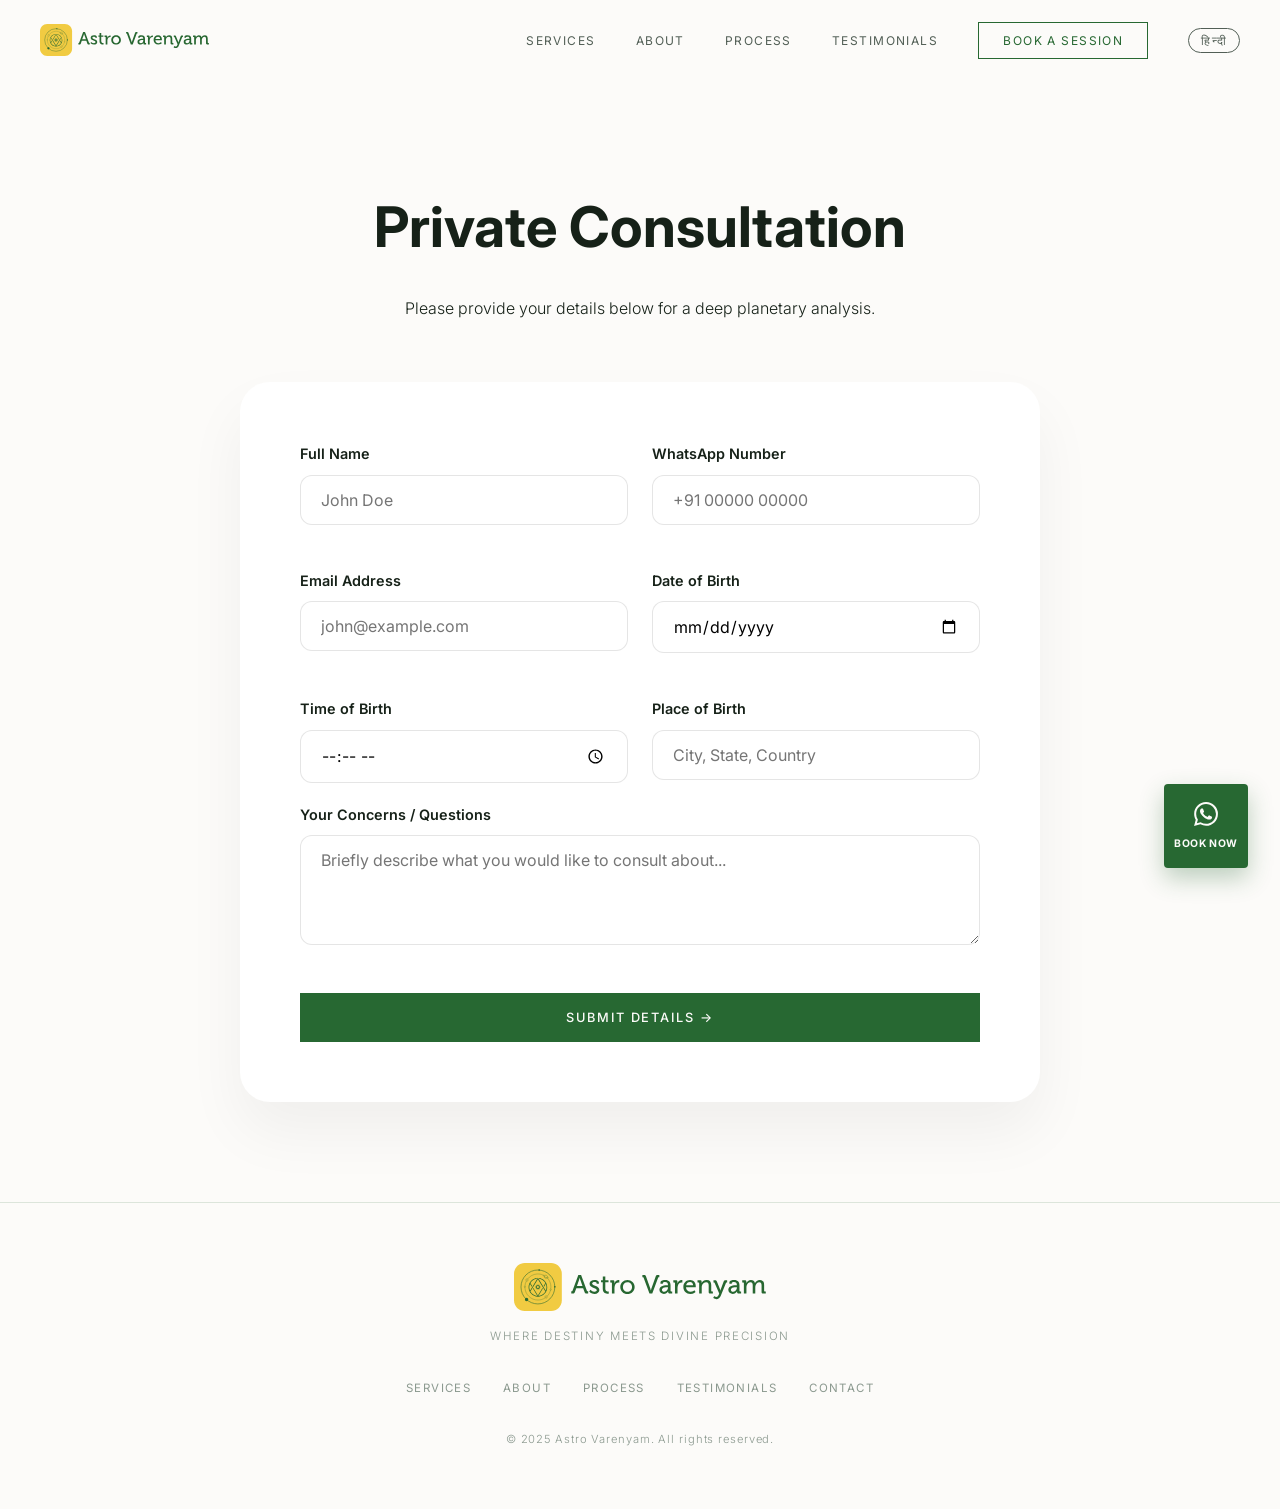
==== contact.html @ 7c77c176 "feat: initialize website project with base structure, assets, and branding" ====
<!DOCTYPE html>
<html lang="en">
<head>
  <meta charset="UTF-8">
  <meta name="viewport" content="width=device-width, initial-scale=1.0">
  <title>Detailed Consultation — Astro Varenyam</title>
  <meta name="description" content="Book a detailed Vedic astrology consultation with Subhash Sharma. Provide your birth details for a deep planetary analysis and life guidance." />
  <meta name="keywords" content="astrology consultation, Vedic astrology, birth chart analysis, Subhash Sharma, Astro Varenyam" />
  <meta property="og:title" content="Detailed Consultation — Astro Varenyam" />
  <meta property="og:description" content="Book your private Vedic astrology session for deep clarity and alignment." />
  <meta property="og:type" content="website" />
  <link rel="icon" type="image/svg+xml" href="assets/favicon.svg" />
  <link rel="preconnect" href="https://fonts.googleapis.com" />
  <link rel="preconnect" href="https://fonts.gstatic.com" crossorigin />
  <link href="https://fonts.googleapis.com/css2?family=Cormorant+Garamond:ital,wght@0,300;0,400;0,500;0,600;1,300;1,400&family=Inter:wght@300;400;500&display=swap" rel="stylesheet" />
  <link rel="stylesheet" href="style.css">
  <link rel="canonical" href="https://astro-website.vercel.app/contact.html" />
</head>
<body class="lang-en"> <!-- Default to English, matches script toggle logic -->



  <!-- NAV -->
  <nav class="nav" id="nav">
    <div class="nav-inner">
      <a href="index.html#hero" class="nav-logo">
        <img src="assets/logo.svg" alt="Astro Varenyam Logo" class="logo-img" />
      </a>
      <ul class="nav-links">
        <li><a href="index.html#services"><span class="en">Services</span><span class="hi">सेवाएँ</span></a></li>
        <li><a href="index.html#founder"><span class="en">About</span><span class="hi">परिचय</span></a></li>
        <li><a href="index.html#process"><span class="en">Process</span><span class="hi">प्रक्रिया</span></a></li>
        <li><a href="index.html#testimonials"><span class="en">Testimonials</span><span class="hi">प्रशंसापत्र</span></a></li>
        <li><a href="contact.html" class="nav-cta"><span class="en">Book a Session</span><span class="hi">सत्र बुक करें</span></a></li>
        <li>
          <button id="langToggle" class="lang-btn">
            <span class="en">हिन्दी</span><span class="hi">EN</span>
          </button>
        </li>
      </ul>
      <button class="hamburger" id="hamburger" aria-label="Open menu">
        <span></span><span></span><span></span>
      </button>
    </div>
    <div class="mobile-menu" id="mobileMenu">
      <a href="index.html#services" class="mobile-link"><span class="en">Services</span><span class="hi">सेवाएँ</span></a>
      <a href="index.html#founder" class="mobile-link"><span class="en">About</span><span class="hi">परिचय</span></a>
      <a href="index.html#process" class="mobile-link"><span class="en">Process</span><span class="hi">प्रक्रिया</span></a>
      <a href="index.html#testimonials" class="mobile-link"><span class="en">Testimonials</span><span class="hi">प्रशंसापत्र</span></a>
      <a href="contact.html" class="mobile-link mobile-cta"><span class="en">Book a Session</span><span class="hi">सत्र बुक करें</span></a>
      <button id="langToggleMobile" class="lang-btn-mobile">
        <span class="en">हिन्दी में देखें</span><span class="hi">View in English</span>
      </button>
    </div>
  </nav>

  <main class="contact-page-main">
    <section class="contact-hero">
      <div class="container">
        <h1 class="reveal visible">
          <span class="en">Private Consultation</span>
          <span class="hi">निजी परामर्श</span>
        </h1>
        <p class="contact-intro reveal visible">
          <span class="en">Please provide your details below for a deep planetary analysis.</span>
          <span class="hi">गहरे ग्रह विश्लेषण के लिए कृपया नीचे अपना विवरण प्रदान करें।</span>
        </p>
      </div>
    </section>

    <section class="form-section">
      <div class="container">
        <div class="form-card reveal visible">
          <form action="https://formsubmit.co/hello@kachaam.com" method="POST">
            <!-- Formsubmit Config -->
            <input type="hidden" name="_subject" value="New Detailed Consultation Request">
            <input type="hidden" name="_template" value="table">
            <input type="hidden" name="_captcha" value="false">
            <input type="hidden" name="_next" value="https://astro-website.vercel.app/success.html">

            <div class="form-grid">
              <div class="form-group">
                <label>
                  <span class="en">Full Name</span>
                  <span class="hi">पूरा नाम</span>
                </label>
                <input type="text" name="name" required placeholder="John Doe">
              </div>

              <div class="form-group">
                <label>
                  <span class="en">WhatsApp Number</span>
                  <span class="hi">व्हाट्सएप नंबर</span>
                </label>
                <input type="tel" name="phone" required placeholder="+91 00000 00000">
              </div>

              <div class="form-group">
                <label>
                  <span class="en">Email Address</span>
                  <span class="hi">ईमेल पता</span>
                </label>
                <input type="email" name="email" required placeholder="john@example.com">
              </div>

              <div class="form-group">
                <label>
                  <span class="en">Date of Birth</span>
                  <span class="hi">जन्म तिथि</span>
                </label>
                <input type="date" name="dob" required>
              </div>

              <div class="form-group">
                <label>
                  <span class="en">Time of Birth</span>
                  <span class="hi">जन्म का समय</span>
                </label>
                <input type="time" name="tob" required>
              </div>

              <div class="form-group">
                <label>
                  <span class="en">Place of Birth</span>
                  <span class="hi">जन्म स्थान</span>
                </label>
                <input type="text" name="pob" required placeholder="City, State, Country">
              </div>
            </div>

            <div class="form-group full-width">
              <label>
                <span class="en">Your Concerns / Questions</span>
                <span class="hi">आपकी चिंताएं / प्रश्न</span>
              </label>
              <textarea name="message" rows="4" placeholder="Briefly describe what you would like to consult about..."></textarea>
            </div>

            <button type="submit" class="btn btn-primary btn-full">
              <span class="en">Submit Details &rarr;</span>
              <span class="hi">विवरण सबमिट करें &rarr;</span>
            </button>
          </form>
        </div>
      </div>
    </section>
  </main>

  <footer class="footer">
    <div class="container footer-inner">
      <div class="footer-brand">
        <img src="assets/logo.svg" alt="Astro Varenyam Logo" class="logo-img-footer" />
        <p class="footer-tagline">
          <span class="en">Where Destiny Meets Divine Precision</span>
          <span class="hi">जहाँ भाग्य दिव्य सटीकता से मिलता है</span>
        </p>
      </div>
      <nav class="footer-nav" aria-label="Footer navigation">
        <a href="index.html#services"><span class="en">Services</span><span class="hi">सेवाएँ</span></a>
        <a href="index.html#founder"><span class="en">About</span><span class="hi">परिचय</span></a>
        <a href="index.html#process"><span class="en">Process</span><span class="hi">प्रक्रिया</span></a>
        <a href="index.html#testimonials"><span class="en">Testimonials</span><span class="hi">प्रशंसापत्र</span></a>
        <a href="index.html#contact-form"><span class="en">Contact</span><span class="hi">संपर्क करें</span></a>
      </nav>
      <p class="footer-copy">
        <span class="en">&copy; 2025 Astro Varenyam. All rights reserved.</span>
        <span class="hi">&copy; 2025 एस्ट्रो वरेण्यम। सभी अधिकार सुरक्षित।</span>
      </p>
    </div>
  </footer>

  <!-- Floating WhatsApp -->
  <a href="https://wa.me/919827162095?text=Hello,%20I%20would%20like%20to%20book%20a%20private%20consultation%20session%20with%20Astro%20Varenyam." 
     class="floating-whatsapp" 
     target="_blank" 
     rel="noopener" 
     aria-label="Book via WhatsApp">
    <div class="whatsapp-icon-box">
      <svg viewBox="0 0 24 24" fill="currentColor">
        <path d="M17.472 14.382c-.297-.149-1.758-.867-2.03-.967-.273-.099-.471-.148-.67.15-.197.297-.767.966-.94 1.164-.173.199-.347.223-.644.075-.297-.15-1.255-.463-2.39-1.475-.883-.788-1.48-1.761-1.653-2.059-.173-.297-.018-.458.13-.606.134-.133.298-.347.446-.52.149-.174.198-.298.298-.497.099-.198.05-.371-.025-.52-.075-.149-.669-1.612-.916-2.207-.242-.579-.487-.5-.669-.51-.173-.008-.371-.01-.57-.01-.198 0-.52.074-.792.372-.272.297-1.04 1.016-1.04 2.479 0 1.462 1.065 2.875 1.213 3.074.149.198 2.096 3.2 5.077 4.487.709.306 1.262.489 1.694.625.712.227 1.36.195 1.871.118.571-.085 1.758-.719 2.006-1.413.248-.694.248-1.289.173-1.413-.074-.124-.272-.198-.57-.347m-5.421 7.403h-.004a9.87 9.87 0 01-5.031-1.378l-.361-.214-3.741.982.998-3.648-.235-.374a9.86 9.86 0 01-1.51-5.26c.001-5.45 4.436-9.884 9.888-9.884 2.64 0 5.122 1.03 6.988 2.898a9.825 9.825 0 012.893 6.994c-.003 5.45-4.437 9.884-9.885 9.884m8.413-18.297A11.815 11.815 0 0012.05 0C5.495 0 .16 5.335.157 11.892c0 2.096.547 4.142 1.588 5.945L.057 24l6.305-1.654a11.882 11.882 0 005.683 1.448h.005c6.554 0 11.89-5.335 11.893-11.893a11.821 11.821 0 00-3.48-8.413z"/>
      </svg>
    </div>
    <div class="whatsapp-text-box">
      <span class="en">Book Now</span>
      <span class="hi">अभी बुक करें</span>
    </div>
  </a>

  <script src="script.js"></script>
</body>
</html>
---- style.css ----
/* ============================================
   ASTRO VARENYAM — Premium CSS
   ============================================ */

/* TOKENS */
:root {
  --bg:           #FCFBF9;
  --bg-2:         #F4F2EC;
  --bg-3:         #EAE6DB;
  --accent-green: #276832; /* Previous --gold */
  --accent-gold:  #F1CB42; /* Premium Gold */
  --gold-dim:     #1D4F26;
  --gold-pale:    #358A43;
  --white:        #162118;
  --grey:         #525F56;
  --grey-dim:     #8B998F;
  --border:       rgba(39, 104, 50, 0.15);
  --serif:        'Cormorant Garamond', Georgia, serif;
  --sans:         'Inter', system-ui, sans-serif;
  --radius:       2px;
  --ease:         cubic-bezier(0.25, 0.46, 0.45, 0.94);
}



/* LANGUAGE TOGGLE LOGIC */
body.lang-en .hi { display: none !important; }
body.lang-hi .en { display: none !important; }

.lang-btn {
  background: transparent;
  border: 1px solid var(--grey);
  color: var(--grey);
  padding: 4px 12px;
  border-radius: 20px;
  cursor: pointer;
  font-family: var(--sans);
  font-size: 0.75rem;
  letter-spacing: 0.1em;
  transition: all 0.3s var(--ease);
}
.lang-btn:hover {
  border-color: var(--accent-green);
  color: var(--accent-green);
}
.lang-btn-mobile {
  background: transparent;
  border: 1px solid var(--accent-green);
  color: var(--accent-green);
  padding: 10px 20px;
  border-radius: 2px;
  cursor: pointer;
  font-family: var(--sans);
  font-size: 0.85rem;
  letter-spacing: 0.12em;
  text-transform: uppercase;
  margin-top: 10px;
}

/* RESET */
*, *::before, *::after { box-sizing: border-box; margin: 0; padding: 0; }
html { scroll-behavior: smooth; font-size: 16px; }
body {
  background: var(--bg);
  color: var(--white);
  font-family: var(--sans);
  font-weight: 300;
  line-height: 1.7;
  overflow-x: hidden;
  -webkit-font-smoothing: antialiased;
}
img { display: block; max-width: 100%; }
a { text-decoration: none; color: inherit; }
ul { list-style: none; }

/* CONTAINER */
.container {
  max-width: 1200px;
  margin: 0 auto;
  padding: 0 40px;
}

/* REVEAL ANIMATION */
.reveal {
  opacity: 0;
  transform: translateY(32px);
  transition: opacity 0.8s var(--ease), transform 0.8s var(--ease);
}
.reveal.visible {
  opacity: 1;
  transform: translateY(0);
}

/* TYPOGRAPHY HELPERS */
.gold { color: var(--accent-gold); }
.section-eyebrow {
  font-family: var(--sans);
  font-size: 0.72rem;
  font-weight: 500;
  letter-spacing: 0.2em;
  text-transform: uppercase;
  color: var(--accent-green);
  margin-bottom: 20px;
}
.section-title {
  font-family: var(--serif);
  font-size: clamp(2.2rem, 4vw, 3.4rem);
  font-weight: 400;
  line-height: 1.15;
  color: var(--white);
  margin-bottom: 20px;
}
.section-desc {
  max-width: 540px;
  color: var(--grey);
  font-size: 1rem;
  line-height: 1.8;
}
.section-header {
  text-align: center;
  margin-bottom: 80px;
}
.section-header .section-desc { margin: 0 auto; }

/* BUTTONS */
.btn-primary {
  display: inline-block;
  padding: 16px 40px;
  background: var(--accent-green);
  color: var(--bg);
  font-family: var(--sans);
  font-size: 0.8rem;
  font-weight: 500;
  letter-spacing: 0.15em;
  text-transform: uppercase;
  transition: background 0.3s, transform 0.3s;
  border: 1px solid var(--accent-green);
}
.btn-primary:hover {
  background: var(--gold-pale);
  transform: translateY(-2px);
}
.btn-ghost {
  display: inline-block;
  padding: 16px 40px;
  background: transparent;
  color: var(--white);
  font-family: var(--sans);
  font-size: 0.8rem;
  font-weight: 400;
  letter-spacing: 0.15em;
  text-transform: uppercase;
  border: 1px solid var(--border);
  transition: border-color 0.3s, color 0.3s, transform 0.3s;
}
.btn-ghost:hover {
  border-color: var(--accent-green);
  color: var(--accent-green);
  transform: translateY(-2px);
}

/* ============================================
   NAV
   ============================================ */
.nav {
  position: fixed;
  top: 0; left: 0; right: 0;
  z-index: 100;
  background: transparent;
  transition: background 0.4s, backdrop-filter 0.4s, border-bottom 0.4s;
  border-bottom: 1px solid transparent;
}
.nav.scrolled {
  background: rgba(252, 251, 249, 0.92);
  backdrop-filter: blur(16px);
  border-bottom: 1px solid var(--border);
}
.nav-inner {
  display: flex;
  align-items: center;
  justify-content: space-between;
  padding: 24px 40px;
  max-width: 1280px;
  margin: 0 auto;
}
.nav-logo {
  display: flex;
  align-items: center;
  gap: 10px;
}
.logo-img {
  height: 32px;
  width: auto;
}
.nav-links {
  display: flex;
  align-items: center;
  gap: 40px;
}
.nav-links a {
  font-size: 0.75rem;
  font-weight: 400;
  letter-spacing: 0.12em;
  text-transform: uppercase;
  color: var(--grey);
  transition: color 0.3s;
}
.nav-links a:hover { color: var(--white); }
.nav-links .nav-cta {
  color: var(--accent-green);
  border: 1px solid var(--accent-green);
  padding: 10px 24px;
}
.nav-links .nav-cta:hover {
  background: var(--accent-green);
  color: var(--bg);
}
.hamburger {
  display: none;
  flex-direction: column;
  gap: 5px;
  background: none;
  border: none;
  cursor: pointer;
  padding: 4px;
}
.hamburger span {
  display: block;
  width: 24px;
  height: 1px;
  background: var(--white);
  transition: transform 0.3s, opacity 0.3s;
}
.mobile-menu {
  display: none;
  flex-direction: column;
  padding: 20px 40px 30px;
  gap: 20px;
  border-top: 1px solid var(--border);
  background: rgba(252, 251, 249, 0.97);
}
.mobile-menu.open { display: flex; }
.mobile-link {
  font-size: 0.85rem;
  font-weight: 400;
  letter-spacing: 0.12em;
  text-transform: uppercase;
  color: var(--grey);
  transition: color 0.3s;
}
.mobile-link:hover { color: var(--accent-green); }
.mobile-cta {
  color: var(--accent-green) !important;
  border: 1px solid var(--accent-green);
  padding: 12px 20px;
  text-align: center;
  margin-top: 8px;
}

/* ============================================
   HERO
   ============================================ */
.hero {
  position: relative;
  min-height: 100vh;
  display: flex;
  align-items: center;
  justify-content: center;
  overflow: hidden;
  padding: 120px 40px 80px;
}
.hero-bg {
  position: absolute;
  inset: 0;
  background: url('assets/cosmic-bg.png') center/cover no-repeat;
  opacity: 0.15;
  filter: invert(1);
}
/* Subtle radial vignette */
.hero-bg::after {
  content: '';
  position: absolute;
  inset: 0;
  background: radial-gradient(ellipse 80% 70% at 50% 50%, transparent 30%, var(--bg) 100%);
}

/* Animated Planets */
.hero-planets {
  position: absolute;
  inset: 0;
  pointer-events: none;
  overflow: hidden;
  z-index: 1;
}
.anim-planet {
  position: absolute;
  color: var(--accent-green);
  opacity: 0.15;
}
.anim-planet.p1 {
  width: 140px;
  height: 140px;
  top: 15%;
  left: 10%;
  animation: float-planet 25s ease-in-out infinite alternate;
}
.anim-planet.p2 {
  width: 80px;
  height: 80px;
  bottom: 20%;
  right: 15%;
  animation: float-planet 18s ease-in-out infinite alternate-reverse;
}
.anim-planet.p3 {
  width: 100px;
  height: 100px;
  top: 25%;
  right: 10%;
  animation: spin-planet 40s linear infinite;
  opacity: 0.1;
}

@keyframes float-planet {
  0% { transform: translateY(0px) rotate(0deg); }
  50% { transform: translateY(20px) rotate(5deg); }
  100% { transform: translateY(-10px) rotate(-3deg); }
}
@keyframes spin-planet {
  from { transform: rotate(0deg); }
  to { transform: rotate(360deg); }
}

.hero-particles {
  position: absolute;
  inset: 0;
  pointer-events: none;
  overflow: hidden;
}
.particle {
  position: absolute;
  width: 2px;
  height: 2px;
  border-radius: 50%;
  background: var(--accent-green);
  opacity: 0;
  animation: twinkle var(--dur, 4s) var(--delay, 0s) infinite;
}
@keyframes twinkle {
  0%, 100% { opacity: 0; transform: scale(1); }
  50%       { opacity: var(--op, 0.4); transform: scale(1.5); }
}
.hero-content {
  position: relative;
  z-index: 2;
  text-align: center;
  max-width: 840px;
}
.hero-eyebrow {
  font-size: 0.7rem;
  font-weight: 500;
  letter-spacing: 0.22em;
  text-transform: uppercase;
  color: var(--accent-green);
  margin-bottom: 32px;
}
.hero-headline {
  font-family: var(--serif);
  font-size: clamp(2.5rem, 6vw, 4.5rem);
  font-weight: 400;
  line-height: 1.2;
  color: var(--white);
  margin-bottom: 32px;
  min-height: 2.5em;
  display: block;
  text-align: center;
}

.typewriter-cursor {
  display: inline-block;
  width: 2px;
  background-color: var(--accent-green);
  margin-left: 4px;
  animation: blink 1s step-end infinite;
  vertical-align: middle;
}

@keyframes blink {
  from, to { opacity: 1; }
  50% { opacity: 0; }
}
.hero-headline em {
  font-style: italic;
  color: var(--grey);
}
.hero-sub {
  font-size: 1.05rem;
  color: var(--grey);
  max-width: 500px;
  margin: 0 auto 48px;
  line-height: 1.8;
}
.hero-actions {
  display: flex;
  gap: 20px;
  justify-content: center;
  flex-wrap: wrap;
}

/* ============================================
   AUTHORITY STRIP
   ============================================ */
.authority {
  padding: 60px 0;
  border-top: 1px solid rgba(22, 33, 24, 0.15);
  border-bottom: 1px solid rgba(22, 33, 24, 0.15);
  background: var(--accent-gold);
}
.authority-grid {
  display: flex;
  align-items: center;
  justify-content: center;
  gap: 0;
  flex-wrap: wrap;
}
.auth-item {
  display: flex;
  flex-direction: column;
  align-items: center;
  padding: 20px 60px;
  gap: 6px;
}
.auth-num {
  font-family: var(--serif);
  font-size: 2.8rem;
  font-weight: 500;
  color: var(--white);
  line-height: 1;
}
.auth-label {
  font-size: 0.75rem;
  font-weight: 600;
  letter-spacing: 0.15em;
  text-transform: uppercase;
  color: var(--white);
}
.auth-divider {
  width: 1px;
  height: 60px;
  background: rgba(22, 33, 24, 0.2);
}

/* ============================================
   SERVICES
   ============================================ */
.services {
  padding: 140px 0;
  background: var(--bg);
}
.services-grid {
  display: grid;
  grid-template-columns: repeat(3, 1fr);
  gap: 1px;
  background: var(--border);
  border: 1px solid var(--border);
}
.service-card {
  background: var(--bg);
  padding: 48px 40px;
  transition: background 0.3s;
  position: relative;
  overflow: hidden;
}
.service-card::before {
  content: '';
  position: absolute;
  bottom: 0; left: 0; right: 0;
  height: 1px;
  background: var(--accent-green);
  transform: scaleX(0);
  transform-origin: left;
  transition: transform 0.4s var(--ease);
}
.service-card:hover { background: var(--bg-2); }
.service-card:hover::before { transform: scaleX(1); }
.service-icon {
  font-size: 1.2rem;
  color: var(--accent-green);
  margin-bottom: 24px;
  display: block;
}
.service-card h3 {
  font-family: var(--serif);
  font-size: 1.35rem;
  font-weight: 400;
  color: var(--white);
  margin-bottom: 16px;
  line-height: 1.3;
}
.service-card p {
  font-size: 0.9rem;
  color: var(--grey);
  line-height: 1.8;
  margin-bottom: 28px;
}
.service-link {
  font-size: 0.72rem;
  font-weight: 500;
  letter-spacing: 0.12em;
  text-transform: uppercase;
  color: var(--accent-green);
  transition: letter-spacing 0.3s;
}
.service-link:hover { letter-spacing: 0.2em; }

/* ============================================
   FOUNDER
   ============================================ */
.founder {
  padding: 140px 0;
  background: var(--bg-2);
}
.founder-inner {
  display: grid;
  grid-template-columns: 1fr 1.1fr;
  gap: 100px;
  align-items: center;
}
.founder-image-wrap {
  position: relative;
}
.founder-img-border {
  position: absolute;
  top: -16px; left: -16px;
  right: 16px; bottom: 16px;
  border: 1px solid var(--border);
  z-index: 0;
}
.founder-img {
  position: relative;
  z-index: 1;
  width: 100%;
  aspect-ratio: 4/5;
  object-fit: cover;
  object-position: top;
  filter: grayscale(20%) contrast(1.05);
}
.founder-badge {
  position: absolute;
  bottom: -20px;
  right: -20px;
  z-index: 2;
  background: var(--bg);
  border: 1px solid var(--accent-green);
  padding: 20px 28px;
  display: flex;
  flex-direction: column;
  align-items: center;
  gap: 2px;
}
.founder-badge span {
  font-size: 0.6rem;
  font-weight: 500;
  letter-spacing: 0.2em;
  text-transform: uppercase;
  color: var(--gold-dim);
}
.badge-title {
  font-family: var(--serif);
  font-size: 1.4rem !important;
  font-weight: 400;
  letter-spacing: 0.06em !important;
  color: var(--accent-green) !important;
}
.founder-content { padding-left: 0; }
.founder-role {
  font-size: 0.78rem;
  font-weight: 400;
  letter-spacing: 0.1em;
  color: var(--gold-dim);
  margin-bottom: 32px;
  text-transform: uppercase;
}
.founder-bio {
  font-size: 0.98rem;
  color: var(--grey);
  line-height: 1.9;
  margin-bottom: 20px;
}
.founder-credentials {
  display: flex;
  flex-wrap: wrap;
  gap: 10px;
  margin: 36px 0 20px;
}
.credential-tag {
  padding: 8px 18px;
  border: 1px solid var(--border);
  font-size: 0.7rem;
  font-weight: 500;
  letter-spacing: 0.1em;
  text-transform: uppercase;
  color: var(--accent-green);
  transition: border-color 0.3s, background 0.3s;
}
.credential-tag:hover {
  border-color: var(--accent-green);
  background: rgba(198,161,91,0.06);
}
.founder-location {
  font-size: 0.75rem;
  color: var(--grey-dim);
  letter-spacing: 0.1em;
}

/* ============================================
   PILLARS
   ============================================ */
.pillars {
  padding: 140px 0;
  background: var(--bg);
}
.pillars-grid {
  display: grid;
  grid-template-columns: repeat(4, 1fr);
  gap: 1px;
  background: var(--border);
  border: 1px solid var(--border);
}
.pillar {
  background: var(--bg);
  padding: 48px 36px;
  transition: background 0.3s;
}
.pillar:hover { background: var(--bg-3); }
.pillar-num {
  display: block;
  font-family: var(--serif);
  font-size: 3rem;
  font-weight: 300;
  color: var(--border);
  line-height: 1;
  margin-bottom: 24px;
  transition: color 0.3s;
}
.pillar:hover .pillar-num { color: var(--gold-dim); }
.pillar h3 {
  font-family: var(--serif);
  font-size: 1.25rem;
  font-weight: 400;
  color: var(--white);
  margin-bottom: 16px;
}
.pillar p {
  font-size: 0.88rem;
  color: var(--grey);
  line-height: 1.85;
}

/* ============================================
   PROCESS
   ============================================ */
.process {
  padding: 140px 0;
  background: var(--bg-2);
}
.timeline {
  max-width: 760px;
  margin: 0 auto;
}
.timeline-item {
  display: grid;
  grid-template-columns: 80px 1fr;
  gap: 32px;
  margin-bottom: 0;
}
.timeline-step {
  display: flex;
  flex-direction: column;
  align-items: center;
  gap: 0;
}
.step-num {
  font-family: var(--serif);
  font-size: 1rem;
  font-weight: 400;
  color: var(--accent-green);
  width: 48px;
  height: 48px;
  border: 1px solid var(--accent-green);
  border-radius: 50%;
  display: flex;
  align-items: center;
  justify-content: center;
  flex-shrink: 0;
  font-size: 0.75rem;
  letter-spacing: 0.05em;
}
.step-line {
  width: 1px;
  flex: 1;
  min-height: 60px;
  background: var(--border);
  margin: 12px 0;
}
.step-line-none { flex: 1; }
.timeline-content {
  padding-bottom: 48px;
}
.timeline-content h3 {
  font-family: var(--serif);
  font-size: 1.4rem;
  font-weight: 400;
  color: var(--white);
  margin-bottom: 12px;
  padding-top: 10px;
}
.timeline-content p {
  font-size: 0.92rem;
  color: var(--grey);
  line-height: 1.85;
}

/* ============================================
   PHILOSOPHY
   ============================================ */
.philosophy {
  padding: 120px 0;
  background: var(--bg);
  border-top: 1px solid var(--border);
  border-bottom: 1px solid var(--border);
}
.philosophy-inner {
  text-align: center;
  max-width: 760px;
  margin: 0 auto;
}
.philosophy-ornament {
  display: block;
  color: var(--accent-green);
  font-size: 1.6rem;
  margin-bottom: 40px;
  opacity: 0.6;
}
.philosophy-quote {
  font-family: var(--serif);
  font-size: clamp(1.6rem, 3vw, 2.5rem);
  font-weight: 300;
  line-height: 1.4;
  color: var(--white);
  margin-bottom: 32px;
  font-style: normal;
}
.philosophy-quote em {
  font-style: italic;
  color: var(--accent-green);
}
.philosophy-cite {
  font-size: 0.72rem;
  font-weight: 500;
  letter-spacing: 0.15em;
  text-transform: uppercase;
  color: var(--grey-dim);
}

/* ============================================
   GALLERY
   ============================================ */
.gallery {
  padding: 120px 0;
}
.gallery-grid {
  display: grid;
  grid-template-columns: repeat(auto-fit, minmax(300px, 1fr));
  gap: 20px;
  margin-top: 60px;
}
.gallery-item {
  overflow: hidden;
  border-radius: var(--radius);
  aspect-ratio: 4 / 5;
  background: var(--bg-2);
}
.gallery-item img {
  width: 100%;
  height: 100%;
  object-fit: cover;
  transition: transform 0.8s var(--ease);
}
.gallery-item:hover img {
  transform: scale(1.05);
}

/* ============================================
   TESTIMONIALS
   ============================================ */
.testimonials {
  padding: 140px 0;
  background: var(--bg-2);
}
.testimonials-grid {
  display: grid;
  grid-template-columns: repeat(3, 1fr);
  gap: 1px;
  background: var(--border);
  border: 1px solid var(--border);
}
.testimonial-card {
  background: var(--bg-2);
  padding: 48px 40px;
  transition: background 0.3s;
}
.testimonial-card:hover { background: var(--bg-3); }
.testi-stars {
  font-size: 0.6rem;
  color: var(--accent-green);
  letter-spacing: 0.3em;
  margin-bottom: 24px;
}
.testi-text {
  font-family: var(--serif);
  font-size: 1.05rem;
  font-weight: 300;
  color: var(--white);
  line-height: 1.8;
  margin-bottom: 32px;
  font-style: italic;
}
.testi-author {
  display: flex;
  flex-direction: column;
  gap: 4px;
}
.testi-name {
  font-size: 0.82rem;
  font-weight: 500;
  letter-spacing: 0.08em;
  color: var(--accent-green);
}
.testi-title {
  font-size: 0.72rem;
  color: var(--grey-dim);
  letter-spacing: 0.08em;
}

/* ============================================
   FINAL CTA
   ============================================ */
.cta-section {
  position: relative;
  padding: 160px 0;
  overflow: hidden;
  background: var(--accent-gold);
}
.cta-bg {
  position: absolute;
  inset: 0;
  background: url('assets/cosmic-bg.png') center/cover no-repeat;
  opacity: 0.15;
  filter: invert(1);
  mix-blend-mode: multiply;
}
.cta-bg::before {
  content: '';
  position: absolute;
  inset: 0;
  background: radial-gradient(ellipse 60% 80% at 50% 50%, rgba(22, 33, 24, 0.08) 0%, transparent 70%);
}
.cta-inner {
  position: relative;
  z-index: 2;
  text-align: center;
}
.cta-headline {
  font-family: var(--serif);
  font-size: clamp(2.4rem, 5vw, 4.2rem);
  font-weight: 500;
  line-height: 1.15;
  color: var(--white);
  margin-bottom: 20px;
}
.cta-headline em {
  font-style: italic;
  color: var(--white);
  opacity: 0.8;
}
.cta-sub {
  font-size: 1rem;
  font-weight: 500;
  color: var(--white);
  opacity: 0.85;
  margin-bottom: 48px;
  letter-spacing: 0.03em;
}
.cta-actions {
  display: flex;
  gap: 20px;
  justify-content: center;
  flex-wrap: wrap;
  margin-bottom: 32px;
}
.cta-location {
  font-size: 0.75rem;
  font-weight: 600;
  color: var(--white);
  opacity: 0.75;
  letter-spacing: 0.15em;
  text-transform: uppercase;
}

/* ============================================
   FOOTER
   ============================================ */
.footer {
  padding: 60px 0;
  border-top: 1px solid var(--border);
  background: var(--bg);
}
.footer-inner {
  display: flex;
  flex-direction: column;
  align-items: center;
  gap: 32px;
  text-align: center;
}
.footer-brand {
  display: flex;
  flex-direction: column;
  align-items: center;
  gap: 8px;
}
.logo-img-footer {
  height: 48px;
  width: auto;
  margin-bottom: 8px;
}
.footer-tagline {
  font-size: 0.72rem;
  color: var(--grey-dim);
  letter-spacing: 0.15em;
  text-transform: uppercase;
}
.footer-nav {
  display: flex;
  gap: 32px;
  flex-wrap: wrap;
  justify-content: center;
}
.footer-nav a {
  font-size: 0.72rem;
  font-weight: 400;
  letter-spacing: 0.12em;
  text-transform: uppercase;
  color: var(--grey-dim);
  transition: color 0.3s;
}
.footer-nav a:hover { color: var(--accent-green); }
.footer-copy {
  font-size: 0.7rem;
  color: var(--grey-dim);
  letter-spacing: 0.08em;
}

/* ============================================
   RESPONSIVE
   ============================================ */
@media (max-width: 1024px) {
  .services-grid { grid-template-columns: repeat(2, 1fr); }
  .pillars-grid  { grid-template-columns: repeat(2, 1fr); }
  .founder-inner { grid-template-columns: 1fr; gap: 60px; }
  .founder-image-wrap { max-width: 480px; margin: 0 auto; }
}

@media (max-width: 768px) {
  .container { padding: 0 24px; }
  .nav-links { display: none; }
  .hamburger { display: flex; }
  .nav-inner { padding: 20px 24px; }
  .services-grid       { grid-template-columns: 1fr; }
  .testimonials-grid   { grid-template-columns: 1fr; }
  .pillars-grid        { grid-template-columns: 1fr; }
  .authority-grid      { flex-direction: column; gap: 0; }
  .auth-divider        { width: 60px; height: 1px; }
  .auth-item           { padding: 24px 40px; }
  .hero-actions        { flex-direction: column; align-items: center; }
  .cta-actions         { flex-direction: column; align-items: center; }
  .founder-img-border  { display: none; }
  .founder-badge       { right: 0; }
}

@media (max-width: 480px) {
  .hero-headline { font-size: 2.6rem; }
  .section-title { font-size: 2rem; }
  .btn-primary, .btn-ghost { width: 100%; text-align: center; }
  .timeline-item { grid-template-columns: 56px 1fr; gap: 20px; }
  .timeline-content { padding-bottom: 36px; }
}

/* Floating WhatsApp Button */
.floating-whatsapp {
  position: fixed;
  bottom: 32px;
  right: 32px;
  background: var(--accent-green);
  color: var(--bg);
  width: 84px;
  height: 84px;
  display: flex;
  flex-direction: column;
  align-items: center;
  justify-content: center;
  gap: 4px;
  z-index: 1000;
  box-shadow: 0 10px 25px rgba(39, 104, 50, 0.3);
  text-decoration: none;
  border-radius: 4px;
  transition: transform 0.3s cubic-bezier(0.34, 1.56, 0.64, 1), box-shadow 0.3s;
}

.floating-whatsapp:hover {
  transform: translateY(-5px) scale(1.05);
  box-shadow: 0 15px 30px rgba(241, 203, 66, 0.4);
}

.floating-whatsapp.pulse-attention {
  animation: whatsapp-pulse 2.5s ease infinite;
}

@keyframes whatsapp-pulse {
  0%, 100% { transform: translateY(0) scale(1); }
  50% { 
    transform: translateY(-12px) scale(1.08); 
    box-shadow: 0 20px 40px rgba(241, 203, 66, 0.5);
  }
}

.whatsapp-icon-box svg {
  width: 24px;
  height: 24px;
}

.whatsapp-text-box {
  font-size: 0.65rem;
  font-weight: 700;
  text-transform: uppercase;
  letter-spacing: 0.05em;
  text-align: center;
  line-height: 1.2;
}

/* Contact & Forms */
.contact-section {
  background: #fff;
}

.contact-grid {
  display: grid;
  grid-template-columns: 1fr 1fr;
  gap: 80px;
  align-items: center;
}

.contact-form-container {
  background: var(--bg);
  padding: 40px;
  border-radius: 20px;
  box-shadow: 0 15px 40px rgba(0, 0, 0, 0.03);
}

.form-group {
  margin-bottom: 20px;
}

.form-group label {
  display: block;
  font-weight: 600;
  margin-bottom: 8px;
  font-size: 0.9rem;
  color: var(--text);
}

.form-group input,
.form-group textarea,
.form-group select {
  width: 100%;
  padding: 14px 20px;
  border: 1px solid rgba(0, 0, 0, 0.1);
  border-radius: 12px;
  background: #fff;
  font-family: inherit;
  font-size: 1rem;
  transition: border-color 0.3s, box-shadow 0.3s;
}

.form-group input:focus,
.form-group textarea:focus {
  outline: none;
  border-color: var(--accent-green);
  box-shadow: 0 0 0 4px rgba(241, 203, 66, 0.1);
}

/* Contact Page Specific */
.contact-page-main {
  padding-top: 120px;
  background: var(--bg);
  min-height: 100vh;
}

.contact-hero {
  text-align: center;
  padding: 60px 0;
}

.contact-hero h1 {
  font-size: 3.5rem;
  margin-bottom: 20px;
}

.contact-intro {
  max-width: 600px;
  margin: 0 auto;
  opacity: 0.7;
}

.form-card {
  background: #fff;
  max-width: 800px;
  margin: 0 auto 100px;
  padding: 60px;
  border-radius: 30px;
  box-shadow: 0 30px 60px rgba(0, 0, 0, 0.05);
}

.form-grid {
  display: grid;
  grid-template-columns: 1fr 1fr;
  gap: 24px;
}

.full-width {
  grid-column: span 2;
}

.btn-full {
  width: 100%;
  margin-top: 20px;
}

/* Success Screen */
.success-screen {
  min-height: 100vh;
  display: flex;
  align-items: center;
  justify-content: center;
  background: var(--bg);
  text-align: center;
}

.success-card {
  background: #fff;
  padding: 60px;
  border-radius: 30px;
  max-width: 500px;
  box-shadow: 0 30px 60px rgba(0, 0, 0, 0.05);
}

.success-icon {
  width: 80px;
  height: 80px;
  background: var(--accent-green);
  color: var(--bg);
  font-size: 2.5rem;
  display: flex;
  align-items: center;
  justify-content: center;
  border-radius: 50%;
  margin: 0 auto 30px;
}

@media (max-width: 992px) {
  .contact-grid {
    grid-template-columns: 1fr;
    gap: 40px;
    text-align: center;
  }
  .contact-info .text-left,
  .contact-desc .text-left {
    text-align: center;
  }
  .form-card {
    padding: 30px;
  }
  .form-grid {
    grid-template-columns: 1fr;
  }
  .full-width {
    grid-column: span 1;
  }
}

@media (max-width: 768px) {
  .contact-hero h1 {
    font-size: 2.5rem;
  }
}

@media (max-width: 768px) {
  .floating-whatsapp {
    bottom: 24px;
    right: 24px;
    width: 70px;
    height: 70px;
  }
  .whatsapp-icon-box svg {
    width: 20px;
    height: 20px;
  }
  .whatsapp-text-box {
    font-size: 0.55rem;
  }
}
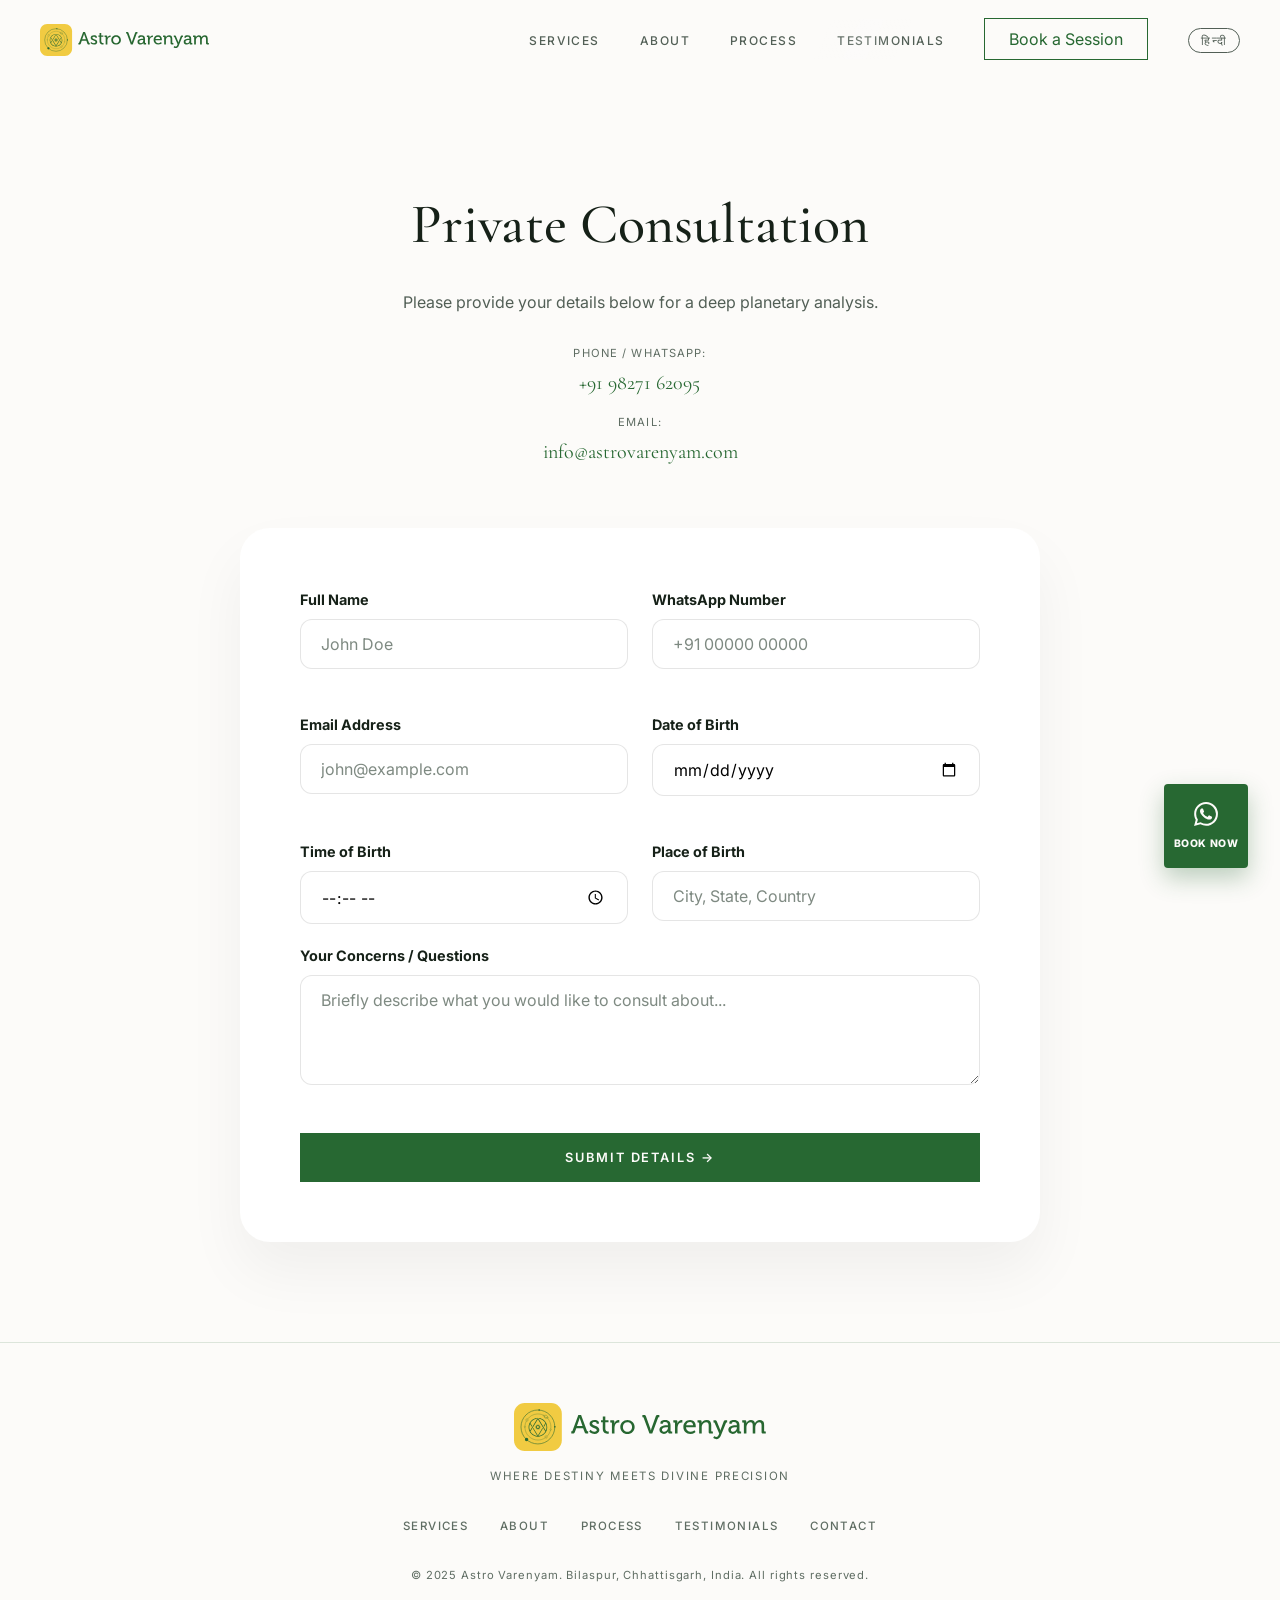
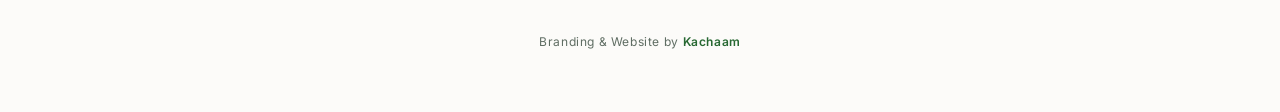
==== commit 5bdac9eb: "feat: implement back-to-top scroll functionality, enhance button and link hover animations, and add " ====
--- a/contact.html
+++ b/contact.html
@@ -3,18 +3,24 @@
 <head>
   <meta charset="UTF-8">
   <meta name="viewport" content="width=device-width, initial-scale=1.0">
-  <title>Detailed Consultation — Astro Varenyam</title>
+  <title>Book a Vedic Astrology Consultation in Bilaspur — Astro Varenyam</title>
   <meta name="description" content="Book a detailed Vedic astrology consultation with Subhash Sharma. Provide your birth details for a deep planetary analysis and life guidance." />
   <meta name="keywords" content="astrology consultation, Vedic astrology, birth chart analysis, Subhash Sharma, Astro Varenyam" />
   <meta property="og:title" content="Detailed Consultation — Astro Varenyam" />
   <meta property="og:description" content="Book your private Vedic astrology session for deep clarity and alignment." />
   <meta property="og:type" content="website" />
+  <meta property="og:url" content="https://astro-website.vercel.app/contact.html" />
+  <meta property="og:image" content="https://astro-website.vercel.app/assets/og-image.png" />
+  <meta name="twitter:card" content="summary_large_image" />
+  <meta name="twitter:image" content="https://astro-website.vercel.app/assets/og-image.png" />
   <link rel="icon" type="image/svg+xml" href="assets/favicon.svg" />
   <link rel="preconnect" href="https://fonts.googleapis.com" />
   <link rel="preconnect" href="https://fonts.gstatic.com" crossorigin />
-  <link href="https://fonts.googleapis.com/css2?family=Cormorant+Garamond:ital,wght@0,300;0,400;0,500;0,600;1,300;1,400&family=Inter:wght@300;400;500&display=swap" rel="stylesheet" />
+  <link href="https://fonts.googleapis.com/css2?family=Cormorant+Garamond:ital,wght@0,300;0,400;0,500;0,600;0,700;1,300;1,400&family=Inter:wght@300;400;500;600;700;800&display=swap" rel="stylesheet" />
   <link rel="stylesheet" href="style.css">
   <link rel="canonical" href="https://astro-website.vercel.app/contact.html" />
+  <meta name="author" content="Kachaam" />
+  <meta name="designer" content="Kachaam" />
 </head>
 <body class="lang-en"> <!-- Default to English, matches script toggle logic -->
 
@@ -65,6 +71,18 @@
           <span class="en">Please provide your details below for a deep planetary analysis.</span>
           <span class="hi">गहरे ग्रह विश्लेषण के लिए कृपया नीचे अपना विवरण प्रदान करें।</span>
         </p>
+        <div class="contact-methods reveal visible">
+          <div class="contact-method">
+            <span class="method-label en">Phone / WhatsApp:</span>
+            <span class="method-label hi">फ़ोन / व्हाट्सएप:</span>
+            <a href="tel:+919827162095" class="method-value">+91 98271 62095</a>
+          </div>
+          <div class="contact-method">
+            <span class="method-label en">Email:</span>
+            <span class="method-label hi">ईमेल:</span>
+            <a href="mailto:info@astrovarenyam.com" class="method-value">info@astrovarenyam.com</a>
+          </div>
+        </div>
       </div>
     </section>
 
@@ -133,7 +151,7 @@
                 <span class="en">Your Concerns / Questions</span>
                 <span class="hi">आपकी चिंताएं / प्रश्न</span>
               </label>
-              <textarea name="message" rows="4" placeholder="Briefly describe what you would like to consult about..."></textarea>
+              <textarea name="message" rows="4" required placeholder="Briefly describe what you would like to consult about..."></textarea>
             </div>
 
             <button type="submit" class="btn btn-primary btn-full">
@@ -163,8 +181,11 @@
         <a href="index.html#contact-form"><span class="en">Contact</span><span class="hi">संपर्क करें</span></a>
       </nav>
       <p class="footer-copy">
-        <span class="en">&copy; 2025 Astro Varenyam. All rights reserved.</span>
-        <span class="hi">&copy; 2025 एस्ट्रो वरेण्यम। सभी अधिकार सुरक्षित।</span>
+        <span class="en">&copy; 2025 Astro Varenyam. Bilaspur, Chhattisgarh, India. All rights reserved.</span>
+        <span class="hi">&copy; 2025 एस्ट्रो वरेण्यम। बिलासपुर, छत्तीसगढ़, भारत। सभी अधिकार सुरक्षित।</span>
+      </p>
+      <p class="footer-credits">
+        Branding & Website by <a href="https://kachaam.com" target="_blank" rel="noopener">Kachaam</a>
       </p>
     </div>
   </footer>
@@ -186,6 +207,13 @@
     </div>
   </a>
 
+  <!-- Back to Top Button -->
+  <button id="backToTop" class="back-to-top" aria-label="Back to Top">
+    <svg viewBox="0 0 24 24" fill="none" stroke="currentColor" stroke-width="2.5" stroke-linecap="round" stroke-linejoin="round">
+      <path d="M18 15l-6-6-6 6"/>
+    </svg>
+  </button>
+
   <script src="script.js"></script>
 </body>
 </html>
--- a/style.css
+++ b/style.css
@@ -13,7 +13,8 @@
   --gold-pale:    #358A43;
   --white:        #162118;
   --grey:         #525F56;
-  --grey-dim:     #8B998F;
+  --grey-dim:     #5F6D63; /* Darkened from #8B998F for contrast */
+  --text-gold:    #967000; /* Dark gold for text on light backgrounds */
   --border:       rgba(39, 104, 50, 0.15);
   --serif:        'Cormorant Garamond', Georgia, serif;
   --sans:         'Inter', system-ui, sans-serif;
@@ -64,10 +65,17 @@
   background: var(--bg);
   color: var(--white);
   font-family: var(--sans);
-  font-weight: 300;
-  line-height: 1.7;
+  line-height: 1.6;
+  -webkit-font-smoothing: antialiased;
   overflow-x: hidden;
-  -webkit-font-smoothing: antialiased;
+  word-wrap: break-word;
+  overflow-wrap: break-word;
+}
+
+.container {
+  max-width: 1280px;
+  margin: 0 auto;
+  padding: 0 40px;
 }
 img { display: block; max-width: 100%; }
 a { text-decoration: none; color: inherit; }
@@ -92,11 +100,32 @@
 }
 
 /* TYPOGRAPHY HELPERS */
-.gold { color: var(--accent-gold); }
+.gold { color: var(--text-gold); }
+.text-gold { 
+  color: var(--text-gold); 
+  position: relative;
+  text-decoration: none;
+}
+a.text-gold::after {
+  content: '';
+  position: absolute;
+  width: 100%;
+  height: 1px;
+  bottom: -2px;
+  left: 0;
+  background-color: currentColor;
+  transform: scaleX(0);
+  transform-origin: right;
+  transition: transform 0.4s var(--ease);
+}
+a.text-gold:hover::after {
+  transform: scaleX(1);
+  transform-origin: left;
+}
 .section-eyebrow {
   font-family: var(--sans);
   font-size: 0.72rem;
-  font-weight: 500;
+  font-weight: 600;
   letter-spacing: 0.2em;
   text-transform: uppercase;
   color: var(--accent-green);
@@ -104,8 +133,8 @@
 }
 .section-title {
   font-family: var(--serif);
-  font-size: clamp(2.2rem, 4vw, 3.4rem);
-  font-weight: 400;
+  font-size: clamp(2.2rem, 5vw, 3.4rem);
+  font-weight: 500;
   line-height: 1.15;
   color: var(--white);
   margin-bottom: 20px;
@@ -124,39 +153,97 @@
 
 /* BUTTONS */
 .btn-primary {
+  position: relative;
   display: inline-block;
   padding: 16px 40px;
   background: var(--accent-green);
   color: var(--bg);
   font-family: var(--sans);
   font-size: 0.8rem;
-  font-weight: 500;
+  font-weight: 600;
   letter-spacing: 0.15em;
   text-transform: uppercase;
-  transition: background 0.3s, transform 0.3s;
   border: 1px solid var(--accent-green);
+  overflow: hidden;
+  z-index: 1;
+  transition: transform 0.3s, border-color 0.3s;
+}
+.btn-primary::before {
+  content: '';
+  position: absolute;
+  top: 0; left: 0; width: 100%; height: 100%;
+  background: var(--gold-pale);
+  transform: scaleX(0);
+  transform-origin: left;
+  transition: transform 0.5s var(--ease);
+  z-index: -2;
+}
+.btn-primary::after {
+  content: '';
+  position: absolute;
+  top: 0; left: -100%; width: 50%; height: 100%;
+  background: linear-gradient(90deg, transparent, rgba(255,255,255,0.2), transparent);
+  transform: skewX(-25deg);
+  z-index: -1;
 }
 .btn-primary:hover {
-  background: var(--gold-pale);
   transform: translateY(-2px);
+  border-color: var(--gold-pale);
+}
+.btn-primary:hover::before {
+  transform: scaleX(1);
+}
+.btn-primary:hover::after {
+  animation: shimmer-btn 0.8s ease-in-out;
+}
+@keyframes shimmer-btn {
+  0% { left: -100%; }
+  100% { left: 150%; }
 }
 .btn-ghost {
+  position: relative;
   display: inline-block;
   padding: 16px 40px;
   background: transparent;
   color: var(--white);
   font-family: var(--sans);
   font-size: 0.8rem;
-  font-weight: 400;
+  font-weight: 500;
   letter-spacing: 0.15em;
   text-transform: uppercase;
   border: 1px solid var(--border);
-  transition: border-color 0.3s, color 0.3s, transform 0.3s;
+  overflow: hidden;
+  z-index: 1;
+  transition: color 0.4s, border-color 0.4s, transform 0.3s;
+}
+.btn-ghost::before {
+  content: '';
+  position: absolute;
+  top: 0; left: 0; width: 100%; height: 100%;
+  background: var(--accent-green);
+  transform: scaleX(0);
+  transform-origin: left;
+  transition: transform 0.5s var(--ease);
+  z-index: -2;
+}
+.btn-ghost::after {
+  content: '';
+  position: absolute;
+  top: 0; left: -100%; width: 50%; height: 100%;
+  background: linear-gradient(90deg, transparent, rgba(255,255,255,0.1), transparent);
+  transform: skewX(-25deg);
+  z-index: -1;
 }
 .btn-ghost:hover {
+  color: var(--bg);
   border-color: var(--accent-green);
-  color: var(--accent-green);
   transform: translateY(-2px);
+}
+.btn-ghost:hover::before {
+  transform: scaleX(1);
+}
+.btn-ghost:hover::after {
+  animation: shimmer-btn 0.8s ease-in-out;
 }
 
 /* ============================================
@@ -171,8 +258,8 @@
   border-bottom: 1px solid transparent;
 }
 .nav.scrolled {
-  background: rgba(252, 251, 249, 0.92);
-  backdrop-filter: blur(16px);
+  background: rgba(252, 251, 249, 0.98);
+  backdrop-filter: blur(20px);
   border-bottom: 1px solid var(--border);
 }
 .nav-inner {
@@ -197,23 +284,68 @@
   align-items: center;
   gap: 40px;
 }
-.nav-links a {
+.nav-links a:not(.nav-cta) {
+  position: relative;
   font-size: 0.75rem;
-  font-weight: 400;
+  font-weight: 500;
   letter-spacing: 0.12em;
   text-transform: uppercase;
   color: var(--grey);
   transition: color 0.3s;
 }
-.nav-links a:hover { color: var(--white); }
+.nav-links a:not(.nav-cta)::after {
+  content: '';
+  position: absolute;
+  width: 100%;
+  height: 1px;
+  bottom: -4px;
+  left: 0;
+  background-color: var(--accent-green);
+  transform: scaleX(0);
+  transform-origin: right;
+  transition: transform 0.4s var(--ease);
+}
+.nav-links a:not(.nav-cta):hover { color: var(--white); }
+.nav-links a:not(.nav-cta):hover::after {
+  transform: scaleX(1);
+  transform-origin: left;
+}
 .nav-links .nav-cta {
+  position: relative;
   color: var(--accent-green);
   border: 1px solid var(--accent-green);
   padding: 10px 24px;
+  overflow: hidden;
+  z-index: 1;
+  transition: color 0.4s, border-color 0.4s;
+}
+.nav-links .nav-cta::before {
+  content: '';
+  position: absolute;
+  top: 0; left: 0; width: 100%; height: 100%;
+  background: var(--accent-green);
+  transform: scaleX(0);
+  transform-origin: left;
+  transition: transform 0.5s var(--ease);
+  z-index: -2;
+}
+.nav-links .nav-cta::after {
+  content: '';
+  position: absolute;
+  top: 0; left: -100%; width: 50%; height: 100%;
+  background: linear-gradient(90deg, transparent, rgba(255,255,255,0.2), transparent);
+  transform: skewX(-25deg);
+  z-index: -1;
 }
 .nav-links .nav-cta:hover {
-  background: var(--accent-green);
   color: var(--bg);
+  border-color: var(--accent-green);
+}
+.nav-links .nav-cta:hover::before {
+  transform: scaleX(1);
+}
+.nav-links .nav-cta:hover::after {
+  animation: shimmer-btn 0.8s ease-in-out;
 }
 .hamburger {
   display: none;
@@ -237,12 +369,12 @@
   padding: 20px 40px 30px;
   gap: 20px;
   border-top: 1px solid var(--border);
-  background: rgba(252, 251, 249, 0.97);
+  background: var(--bg);
 }
 .mobile-menu.open { display: flex; }
 .mobile-link {
   font-size: 0.85rem;
-  font-weight: 400;
+  font-weight: 500;
   letter-spacing: 0.12em;
   text-transform: uppercase;
   color: var(--grey);
@@ -357,7 +489,7 @@
 }
 .hero-eyebrow {
   font-size: 0.7rem;
-  font-weight: 500;
+  font-weight: 600;
   letter-spacing: 0.22em;
   text-transform: uppercase;
   color: var(--accent-green);
@@ -366,7 +498,7 @@
 .hero-headline {
   font-family: var(--serif);
   font-size: clamp(2.5rem, 6vw, 4.5rem);
-  font-weight: 400;
+  font-weight: 500;
   line-height: 1.2;
   color: var(--white);
   margin-bottom: 32px;
@@ -432,13 +564,13 @@
 .auth-num {
   font-family: var(--serif);
   font-size: 2.8rem;
-  font-weight: 500;
+  font-weight: 600;
   color: var(--white);
   line-height: 1;
 }
 .auth-label {
   font-size: 0.75rem;
-  font-weight: 600;
+  font-weight: 700;
   letter-spacing: 0.15em;
   text-transform: uppercase;
   color: var(--white);
@@ -491,7 +623,7 @@
 .service-card h3 {
   font-family: var(--serif);
   font-size: 1.35rem;
-  font-weight: 400;
+  font-weight: 500;
   color: var(--white);
   margin-bottom: 16px;
   line-height: 1.3;
@@ -503,14 +635,32 @@
   margin-bottom: 28px;
 }
 .service-link {
+  position: relative;
   font-size: 0.72rem;
-  font-weight: 500;
+  font-weight: 600;
   letter-spacing: 0.12em;
   text-transform: uppercase;
   color: var(--accent-green);
   transition: letter-spacing 0.3s;
+  display: inline-block;
+}
+.service-link::after {
+  content: '';
+  position: absolute;
+  width: 100%;
+  height: 1px;
+  bottom: -2px;
+  left: 0;
+  background-color: currentColor;
+  transform: scaleX(0);
+  transform-origin: right;
+  transition: transform 0.4s var(--ease);
 }
 .service-link:hover { letter-spacing: 0.2em; }
+.service-link:hover::after {
+  transform: scaleX(1);
+  transform-origin: left;
+}
 
 /* ============================================
    FOUNDER
@@ -559,7 +709,7 @@
 }
 .founder-badge span {
   font-size: 0.6rem;
-  font-weight: 500;
+  font-weight: 600;
   letter-spacing: 0.2em;
   text-transform: uppercase;
   color: var(--gold-dim);
@@ -567,22 +717,22 @@
 .badge-title {
   font-family: var(--serif);
   font-size: 1.4rem !important;
-  font-weight: 400;
+  font-weight: 500;
   letter-spacing: 0.06em !important;
   color: var(--accent-green) !important;
 }
 .founder-content { padding-left: 0; }
 .founder-role {
   font-size: 0.78rem;
-  font-weight: 400;
+  font-weight: 500;
   letter-spacing: 0.1em;
-  color: var(--gold-dim);
+  color: var(--white);
   margin-bottom: 32px;
   text-transform: uppercase;
 }
 .founder-bio {
   font-size: 0.98rem;
-  color: var(--grey);
+  color: var(--white);
   line-height: 1.9;
   margin-bottom: 20px;
 }
@@ -596,7 +746,7 @@
   padding: 8px 18px;
   border: 1px solid var(--border);
   font-size: 0.7rem;
-  font-weight: 500;
+  font-weight: 600;
   letter-spacing: 0.1em;
   text-transform: uppercase;
   color: var(--accent-green);
@@ -636,7 +786,7 @@
   display: block;
   font-family: var(--serif);
   font-size: 3rem;
-  font-weight: 300;
+  font-weight: 400;
   color: var(--border);
   line-height: 1;
   margin-bottom: 24px;
@@ -646,7 +796,7 @@
 .pillar h3 {
   font-family: var(--serif);
   font-size: 1.25rem;
-  font-weight: 400;
+  font-weight: 500;
   color: var(--white);
   margin-bottom: 16px;
 }
@@ -682,7 +832,7 @@
 .step-num {
   font-family: var(--serif);
   font-size: 1rem;
-  font-weight: 400;
+  font-weight: 500;
   color: var(--accent-green);
   width: 48px;
   height: 48px;
@@ -709,7 +859,7 @@
 .timeline-content h3 {
   font-family: var(--serif);
   font-size: 1.4rem;
-  font-weight: 400;
+  font-weight: 500;
   color: var(--white);
   margin-bottom: 12px;
   padding-top: 10px;
@@ -744,7 +894,7 @@
 .philosophy-quote {
   font-family: var(--serif);
   font-size: clamp(1.6rem, 3vw, 2.5rem);
-  font-weight: 300;
+  font-weight: 400;
   line-height: 1.4;
   color: var(--white);
   margin-bottom: 32px;
@@ -756,7 +906,7 @@
 }
 .philosophy-cite {
   font-size: 0.72rem;
-  font-weight: 500;
+  font-weight: 600;
   letter-spacing: 0.15em;
   text-transform: uppercase;
   color: var(--grey-dim);
@@ -819,7 +969,7 @@
 .testi-text {
   font-family: var(--serif);
   font-size: 1.05rem;
-  font-weight: 300;
+  font-weight: 400;
   color: var(--white);
   line-height: 1.8;
   margin-bottom: 32px;
@@ -832,7 +982,7 @@
 }
 .testi-name {
   font-size: 0.82rem;
-  font-weight: 500;
+  font-weight: 600;
   letter-spacing: 0.08em;
   color: var(--accent-green);
 }
@@ -873,7 +1023,7 @@
 .cta-headline {
   font-family: var(--serif);
   font-size: clamp(2.4rem, 5vw, 4.2rem);
-  font-weight: 500;
+  font-weight: 600;
   line-height: 1.15;
   color: var(--white);
   margin-bottom: 20px;
@@ -881,13 +1031,11 @@
 .cta-headline em {
   font-style: italic;
   color: var(--white);
-  opacity: 0.8;
 }
 .cta-sub {
   font-size: 1rem;
-  font-weight: 500;
-  color: var(--white);
-  opacity: 0.85;
+  font-weight: 600;
+  color: var(--white);
   margin-bottom: 48px;
   letter-spacing: 0.03em;
 }
@@ -900,9 +1048,8 @@
 }
 .cta-location {
   font-size: 0.75rem;
-  font-weight: 600;
-  color: var(--white);
-  opacity: 0.75;
+  font-weight: 700;
+  color: var(--white);
   letter-spacing: 0.15em;
   text-transform: uppercase;
 }
@@ -946,14 +1093,31 @@
   justify-content: center;
 }
 .footer-nav a {
+  position: relative;
   font-size: 0.72rem;
-  font-weight: 400;
+  font-weight: 500;
   letter-spacing: 0.12em;
   text-transform: uppercase;
   color: var(--grey-dim);
   transition: color 0.3s;
 }
+.footer-nav a::after {
+  content: '';
+  position: absolute;
+  width: 100%;
+  height: 1px;
+  bottom: -4px;
+  left: 0;
+  background-color: var(--accent-green);
+  transform: scaleX(0);
+  transform-origin: right;
+  transition: transform 0.4s var(--ease);
+}
 .footer-nav a:hover { color: var(--accent-green); }
+.footer-nav a:hover::after {
+  transform: scaleX(1);
+  transform-origin: left;
+}
 .footer-copy {
   font-size: 0.7rem;
   color: var(--grey-dim);
@@ -971,20 +1135,26 @@
 }
 
 @media (max-width: 768px) {
-  .container { padding: 0 24px; }
+  .container { padding: 0 20px; }
   .nav-links { display: none; }
   .hamburger { display: flex; }
-  .nav-inner { padding: 20px 24px; }
+  .nav-inner { padding: 20px 20px; }
   .services-grid       { grid-template-columns: 1fr; }
   .testimonials-grid   { grid-template-columns: 1fr; }
   .pillars-grid        { grid-template-columns: 1fr; }
   .authority-grid      { flex-direction: column; gap: 0; }
   .auth-divider        { width: 60px; height: 1px; }
   .auth-item           { padding: 24px 40px; }
-  .hero-actions        { flex-direction: column; align-items: center; }
-  .cta-actions         { flex-direction: column; align-items: center; }
+  .hero-actions        { flex-direction: column; align-items: center; gap: 12px; }
+  .cta-actions         { flex-direction: column; align-items: center; gap: 12px; }
+  .hero-actions .btn, .cta-actions .btn { width: 100%; text-align: center; }
   .founder-img-border  { display: none; }
   .founder-badge       { right: 0; }
+  
+  .footer { padding: 80px 0 140px; } /* Extra bottom padding for floating buttons */
+  .footer-inner { gap: 40px; }
+  
+  .form-card, .success-card { padding: 32px 20px; }
 }
 
 @media (max-width: 480px) {
@@ -1040,7 +1210,7 @@
 
 .whatsapp-text-box {
   font-size: 0.65rem;
-  font-weight: 700;
+  font-weight: 800;
   text-transform: uppercase;
   letter-spacing: 0.05em;
   text-align: center;
@@ -1072,10 +1242,10 @@
 
 .form-group label {
   display: block;
-  font-weight: 600;
+  font-weight: 700;
   margin-bottom: 8px;
   font-size: 0.9rem;
-  color: var(--text);
+  color: var(--white);
 }
 
 .form-group input,
@@ -1098,6 +1268,68 @@
   box-shadow: 0 0 0 4px rgba(241, 203, 66, 0.1);
 }
 
+.form-group input::placeholder,
+.form-group textarea::placeholder {
+  color: var(--grey-dim);
+  opacity: 0.8;
+}
+
+/* Back to Top Button */
+.back-to-top {
+  position: fixed;
+  bottom: 40px;
+  left: 40px;
+  width: 50px;
+  height: 50px;
+  background: var(--bg);
+  color: var(--accent-green);
+  border: 1px solid var(--border);
+  border-radius: 50%;
+  display: flex;
+  align-items: center;
+  justify-content: center;
+  cursor: pointer;
+  z-index: 1000;
+  opacity: 0;
+  visibility: hidden;
+  transform: translateY(20px);
+  transition: all 0.5s var(--ease);
+  box-shadow: 0 10px 30px rgba(0, 0, 0, 0.05);
+}
+
+.back-to-top.visible {
+  opacity: 1;
+  visibility: visible;
+  transform: translateY(0);
+}
+
+.back-to-top:hover {
+  background: var(--accent-green);
+  color: var(--bg);
+  border-color: var(--accent-green);
+  transform: translateY(-5px);
+  box-shadow: 0 15px 35px rgba(39, 104, 50, 0.2);
+}
+
+.back-to-top svg {
+  width: 20px;
+  height: 20px;
+  transition: transform 0.3s var(--ease);
+}
+
+.back-to-top:hover svg {
+  transform: translateY(-2px);
+}
+
+@media (max-width: 768px) {
+  .back-to-top {
+    bottom: 24px;
+    left: 24px;
+    width: 44px;
+    height: 44px;
+  }
+}
+
 /* Contact Page Specific */
 .contact-page-main {
   padding-top: 120px;
@@ -1111,14 +1343,16 @@
 }
 
 .contact-hero h1 {
+  font-family: var(--serif);
   font-size: 3.5rem;
+  font-weight: 500;
   margin-bottom: 20px;
 }
 
 .contact-intro {
   max-width: 600px;
   margin: 0 auto;
-  opacity: 0.7;
+  color: var(--grey);
 }
 
 .form-card {
@@ -1218,3 +1452,88 @@
     font-size: 0.55rem;
   }
 }
+
+/* New Contact & Credit Styles */
+.contact-methods {
+  display: flex;
+  flex-direction: column;
+  gap: 15px;
+  margin-top: 30px;
+  align-items: center;
+}
+
+.contact-method {
+  display: flex;
+  flex-direction: column;
+  gap: 4px;
+}
+
+.method-label {
+  font-size: 0.7rem;
+  text-transform: uppercase;
+  letter-spacing: 0.1em;
+  color: var(--grey-dim);
+}
+
+.method-value {
+  position: relative;
+  font-family: var(--serif);
+  font-size: 1.25rem;
+  color: var(--accent-green);
+  transition: color 0.3s;
+}
+
+.method-value::after {
+  content: '';
+  position: absolute;
+  width: 100%;
+  height: 1px;
+  bottom: -2px;
+  left: 0;
+  background-color: currentColor;
+  transform: scaleX(0);
+  transform-origin: right;
+  transition: transform 0.4s var(--ease);
+}
+
+.method-value:hover {
+  color: var(--accent-gold);
+}
+
+.method-value:hover::after {
+  transform: scaleX(1);
+  transform-origin: left;
+}
+
+.footer-credits {
+  font-size: 0.75rem;
+  color: var(--grey-dim);
+  margin-top: 15px;
+  letter-spacing: 0.05em;
+}
+
+.footer-credits a {
+  position: relative;
+  color: var(--accent-green);
+  font-weight: 600;
+  transition: color 0.3s;
+}
+.footer-credits a::after {
+  content: '';
+  position: absolute;
+  width: 100%;
+  height: 1px;
+  bottom: -1px;
+  left: 0;
+  background-color: currentColor;
+  transform: scaleX(0);
+  transform-origin: right;
+  transition: transform 0.4s var(--ease);
+}
+.footer-credits a:hover {
+  color: var(--accent-gold);
+}
+.footer-credits a:hover::after {
+  transform: scaleX(1);
+  transform-origin: left;
+}
